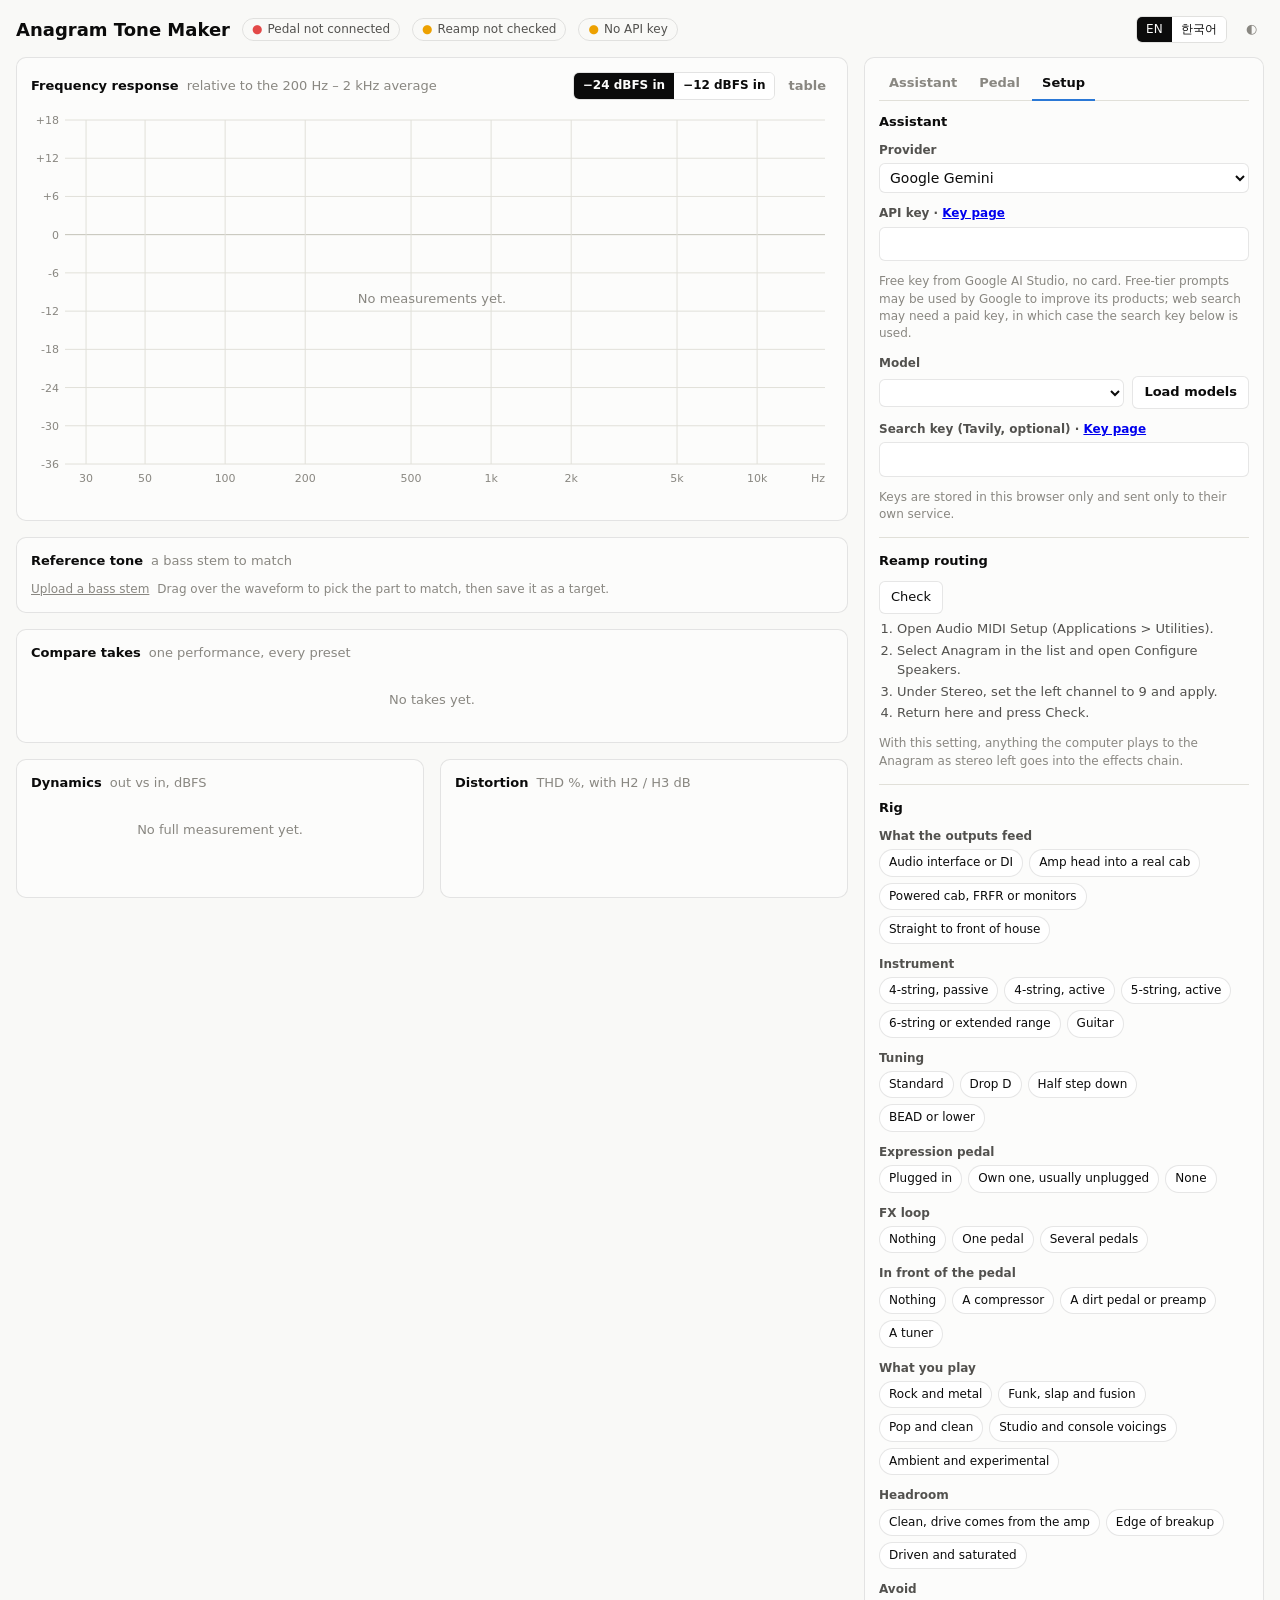
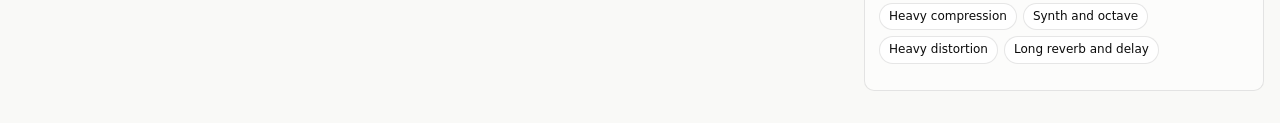
==== web/index.html @ d84b11d5 "Add a browser app that runs the tone maker without Python or an agent web/index.html opens from file" ====
<!doctype html>
<html lang="en">
<head>
<meta charset="utf-8">
<meta name="viewport" content="width=device-width, initial-scale=1">
<title>Anagram Tone Maker</title>
<link rel="stylesheet" href="css/app.css">
</head>
<body>
<div class="wrap">
  <header>
    <h1 data-t="title"></h1>
    <span class="pill" id="pedal"></span>
    <span class="pill" id="route"></span>
    <span class="pill" id="aistate"></span>
    <div class="job" id="job"></div>
    <span class="seg" id="lang"><button data-v="en">EN</button><button data-v="ko">한국어</button></span>
    <button class="ghost" id="theme"></button>
  </header>

  <div class="grid">
    <main>
      <section class="card">
        <h2><span data-t="fr"></span> <span class="sub" data-t="frSub"></span>
          <span class="end">
            <span class="seg" id="lvl"><button data-l="0" class="on" data-t="lvl24"></button><button data-l="1" data-t="lvl12"></button></span>
            <button class="ghost" id="tbl" data-t="table"></button>
          </span>
        </h2>
        <div class="chart" id="fr"></div>
        <div id="frtable" hidden></div>
        <div class="chips" id="kinds"></div>
        <div class="legend" id="legend"></div>
      </section>

      <section class="card">
        <h2><span data-t="refTitle"></span> <span class="sub" data-t="refSub"></span></h2>
        <div id="refcard"></div>
      </section>

      <section class="card">
        <h2><span data-t="compare"></span> <span class="sub" data-t="compareSub"></span>
          <span class="end"><select id="group" aria-label="take"></select>
            <button class="ghost" id="delgroup" data-t-title="deleteGroup">✕</button></span>
        </h2>
        <div id="cmp"></div>
      </section>

      <section class="two">
        <div class="card">
          <h2><span data-t="dyn"></span> <span class="sub" data-t="dynSub"></span>
            <span class="end"><select id="focus" aria-label="measurement"></select></span></h2>
          <div class="chart" id="dyn"></div>
          <dl class="facts" id="dyn-facts"></dl>
        </div>
        <div class="card">
          <h2><span data-t="dist"></span> <span class="sub" data-t="distSub"></span></h2>
          <div id="dist"></div>
          <p class="hint" id="dist-note"></p>
        </div>
      </section>
    </main>

    <aside>
      <section class="card fill">
        <div class="tabs" id="tabs">
          <button data-p="assistant" class="on" data-t="tabAssistant"></button>
          <button data-p="pedal" data-t="tabPedal"></button>
          <button data-p="setup" data-t="tabSetup"></button>
        </div>

        <div class="pane" data-pane="assistant">
          <div class="chat" id="chat"></div>
          <div class="quick" id="quick"></div>
          <div class="compose">
            <textarea id="say" data-t-ph="sayPh"></textarea>
            <button class="primary" id="send" data-t="send"></button>
          </div>
          <div class="row" style="margin-top:6px"><button class="ghost" id="newchat" data-t="newChat"></button></div>
        </div>

        <div class="pane" data-pane="pedal" hidden>
          <div class="row"><button class="primary" id="connect" data-t="connect"></button><span class="hint" id="fw"></span></div>
          <div class="row" style="margin-top:8px"><button id="readblocks" data-t="readBlocks"></button><span class="hint" id="ublocks"></span></div>
          <hr class="sep">
          <h2><span data-t="measure"></span></h2>
          <div class="row"><input id="mlabel" data-t-ph="labelPh" style="flex:1">
            <button class="primary" id="mquick" data-t="quick"></button><button id="mfull" data-t="full"></button></div>
          <p class="hint" data-t="measureHint"></p>
          <hr class="sep">
          <h2><span data-t="record"></span></h2>
          <div class="row"><input id="tlabel" data-t-ph="labelPh" style="flex:1">
            <input class="secs" id="secs" type="number" min="2" max="120" value="20"> <span data-t="secs"></span></div>
          <div class="row" style="margin-top:8px">
            <button class="rec" id="recwet" data-t="recWet"></button>
            <button id="recdry" data-t="recDry" data-t-title="recDryTip"></button>
            <label class="hint" style="cursor:pointer"><input type="file" id="upload" accept=".wav,audio/wav" hidden><u data-t="uploadDi"></u></label>
          </div>
          <div class="meter" aria-hidden="true"><i id="mrms"></i><b id="mpeak"></b></div>
          <div class="hint" id="meterval"></div>
          <hr class="sep">
          <h2><span data-t="presets"></span> <span class="end"><button class="ghost" id="loadpresets" data-t="refresh"></button></span></h2>
          <div class="presets" id="presets"></div>
        </div>

        <div class="pane" data-pane="setup" hidden>
          <h2 data-t="aiSection"></h2>
          <label class="field"><span data-t="provider"></span><select id="provider"></select></label>
          <label class="field"><span><span data-t="apiKey"></span> · <a id="keyurl" target="_blank" rel="noopener" data-t="getKey"></a></span>
            <input id="apikey" type="password" autocomplete="off" spellcheck="false"></label>
          <p class="hint" id="keyhint"></p>
          <label class="field"><span data-t="model"></span>
            <span class="row"><select id="model" style="flex:1"></select><button id="loadmodels" data-t="loadModels"></button></span></label>
          <label class="field"><span><span data-t="searchKey"></span> · <a href="https://app.tavily.com" target="_blank" rel="noopener" data-t="getKey"></a></span>
            <input id="searchkey" type="password" autocomplete="off" spellcheck="false"></label>
          <p class="hint" data-t="keyNote"></p>
          <hr class="sep">
          <h2 data-t="audioSection"></h2>
          <div class="row"><button id="checkroute" data-t="check"></button><span class="hint" id="routemsg"></span></div>
          <ol class="steps" id="routesteps"></ol>
          <p class="hint" data-t="routeNote"></p>
          <hr class="sep">
          <h2 data-t="rigSection"></h2>
          <div id="rigform"></div>
        </div>
      </section>
    </aside>
  </div>
</div>

<dialog id="dlg"><h3 id="dlgtitle"></h3><p id="dlgtext"></p>
  <div class="row"><button id="dlgno" data-t="cancel"></button><button class="primary" id="dlgyes" data-t="save"></button></div></dialog>

<script src="data/blocks-factory.js"></script>
<script src="data/knowledge.js"></script>
<script src="js/i18n.js"></script>
<script src="js/dsp.js"></script>
<script src="js/device.js"></script>
<script src="js/blocks.js"></script>
<script src="js/store.js"></script>
<script src="js/rig.js"></script>
<script src="js/ai.js"></script>
<script src="js/prompt.js"></script>
<script src="js/tools.js"></script>
<script src="js/charts.js"></script>
<script src="js/match.js"></script>
<script src="js/reference.js"></script>
<script src="js/app.js"></script>
</body>
</html>
---- web/css/app.css ----
:root {
  color-scheme: light;
  --page: #f9f9f7;
  --surface: #fcfcfb;
  --raised: #ffffff;
  --ink: #0b0b0b;
  --ink-2: #52514e;
  --muted: #898781;
  --grid: #e1e0d9;
  --axis: #c3c2b7;
  --border: rgba(11,11,11,0.10);
  --accent: #2a78d6;
  --accent-soft: #e8f1fc;
  --danger: #e34948;
  --good: #006300;
  --s1: #2a78d6; --s2: #eb6834; --s3: #1baf7a; --s4: #eda100;
  --bubble-user: #e8f1fc;
  --bubble-claude: #f1f0ec;
  --wave: #c3c2b7;
}
@media (prefers-color-scheme: dark) {
  :root:where(:not([data-theme="light"])) {
    color-scheme: dark;
    --page: #0d0d0d; --surface: #1a1a19; --raised: #222221;
    --ink: #ffffff; --ink-2: #c3c2b7; --muted: #898781;
    --grid: #2c2c2a; --axis: #383835; --border: rgba(255,255,255,0.10);
    --accent: #3987e5; --accent-soft: #1c3350; --danger: #e66767; --good: #0ca30c;
    --s1: #3987e5; --s2: #d95926; --s3: #199e70; --s4: #c98500;
    --bubble-user: #1c3350; --bubble-claude: #2a2a28; --wave: #4a4a46;
  }
}
:root[data-theme="dark"] {
  color-scheme: dark;
  --page: #0d0d0d; --surface: #1a1a19; --raised: #222221;
  --ink: #ffffff; --ink-2: #c3c2b7; --muted: #898781;
  --grid: #2c2c2a; --axis: #383835; --border: rgba(255,255,255,0.10);
  --accent: #3987e5; --accent-soft: #1c3350; --danger: #e66767; --good: #0ca30c;
  --s1: #3987e5; --s2: #d95926; --s3: #199e70; --s4: #c98500;
  --bubble-user: #1c3350; --bubble-claude: #2a2a28; --wave: #4a4a46;
}
* { box-sizing: border-box; }
body { margin: 0; background: var(--page); color: var(--ink);
  font: 14px/1.45 system-ui, -apple-system, "Segoe UI", "Apple SD Gothic Neo", "Malgun Gothic", sans-serif; }
.wrap { max-width: 1400px; margin: 0 auto; padding: 16px; }
header { display: flex; align-items: center; gap: 12px; flex-wrap: wrap; margin-bottom: 14px; }
header h1 { font-size: 18px; margin: 0; font-weight: 650; }
.pill { font-size: 12px; padding: 2px 9px; border-radius: 99px; border: 1px solid var(--border); color: var(--ink-2); white-space: nowrap; }
.pill.ok::before, .pill.bad::before { content: "●"; margin-right: 5px; }
.pill.ok::before { color: var(--good); } .pill.bad::before { color: var(--danger); }
.job { flex: 1; min-width: 200px; display: flex; align-items: center; gap: 10px; color: var(--ink-2); font-size: 13px; }
.bar { flex: 1; height: 4px; background: var(--grid); border-radius: 2px; overflow: hidden; max-width: 260px; }
.bar > i { display: block; height: 100%; background: var(--accent); width: 0; transition: width .25s; }
.grid { display: grid; grid-template-columns: minmax(0, 1fr) 360px; gap: 16px; align-items: start; }
.grid > *, .two > * { min-width: 0; }
aside { position: sticky; top: 16px; }
.scroll { overflow-x: auto; }
@media (max-width: 980px) { .grid { grid-template-columns: minmax(0, 1fr); } aside { position: static; } }
.card { background: var(--surface); border: 1px solid var(--border); border-radius: 10px; padding: 14px; margin-bottom: 16px; min-width: 0; }
.card h2 { font-size: 13px; margin: 0 0 10px; font-weight: 650; display: flex; align-items: center; gap: 8px; flex-wrap: wrap; }
.card h2 .sub { font-weight: 400; color: var(--muted); }
.card h2 .end { margin-left: auto; display: flex; gap: 6px; align-items: center; flex-wrap: wrap; }
.row { display: flex; gap: 8px; align-items: center; flex-wrap: wrap; }
input, textarea, select { font: inherit; color: var(--ink); background: var(--raised); border: 1px solid var(--border);
  border-radius: 6px; padding: 6px 8px; min-width: 0; max-width: 100%; }
select { padding: 5px 6px; }
input.slot { width: 68px; text-transform: uppercase; }
input.secs { width: 60px; }
button { font: inherit; font-size: 13px; border: 1px solid var(--border); background: var(--raised); color: var(--ink);
  border-radius: 6px; padding: 6px 11px; cursor: pointer; white-space: nowrap; }
button.primary { background: var(--accent); color: #fff; border-color: transparent; }
button.rec { background: var(--danger); color: #fff; border-color: transparent; }
button:disabled { opacity: .45; cursor: default; }
button.ghost { border-color: transparent; background: transparent; color: var(--muted); padding: 2px 6px; }
button.ghost:hover { color: var(--ink); }
.seg { display: inline-flex; border: 1px solid var(--border); border-radius: 6px; overflow: hidden; flex: none; }
.seg button { border: 0; border-radius: 0; padding: 4px 9px; font-size: 12px; }
.seg button.on { background: var(--ink); color: var(--surface); }
.tabs { display: flex; gap: 2px; border-bottom: 1px solid var(--grid); margin: -4px 0 12px; }
.tabs button { border: 0; background: none; border-radius: 0; padding: 6px 10px; color: var(--muted); border-bottom: 2px solid transparent; margin-bottom: -1px; font-weight: 600; }
.tabs button.on { color: var(--ink); border-bottom-color: var(--accent); }
.chart { position: relative; width: 100%; }
.chart svg { display: block; width: 100%; height: auto; overflow: visible; }
.tip { position: absolute; pointer-events: none; background: var(--raised); border: 1px solid var(--border);
  border-radius: 6px; padding: 6px 9px; font-size: 12px; box-shadow: 0 4px 14px rgba(0,0,0,.12); white-space: nowrap; z-index: 2; }
.tip b { font-variant-numeric: tabular-nums; }
.chips { display: flex; gap: 4px; flex-wrap: wrap; margin-top: 10px; }
.chips button { font-size: 12px; padding: 2px 9px; border-radius: 99px; }
.chips button.on { background: var(--ink); color: var(--surface); border-color: transparent; }
.legend { display: flex; flex-direction: column; gap: 1px; margin-top: 6px; max-height: 196px; overflow: auto; }
.legend label { display: flex; align-items: center; gap: 8px; font-size: 13px; padding: 3px 4px; border-radius: 5px; cursor: pointer; min-width: 0; }
.legend label:hover { background: var(--page); }
.legend .name { overflow: hidden; text-overflow: ellipsis; white-space: nowrap; min-width: 0; }
.legend .sw { width: 18px; height: 0; border-top: 2px solid var(--muted); flex: none; }
.legend .sw.dash { border-top-style: dashed; } .legend .sw.dot { border-top-style: dotted; }
.legend .meta { color: var(--muted); font-size: 12px; margin-left: auto; white-space: nowrap; }
.legend .x { visibility: hidden; }
.legend label:hover .x { visibility: visible; }
@media (max-width: 560px) { .legend .meta { display: none; } .legend .x { visibility: visible; } }
.legend input { margin: 0; }
.two { display: grid; grid-template-columns: minmax(0, 1fr) minmax(0, 1fr); gap: 16px; }
@media (max-width: 720px) { .two { grid-template-columns: minmax(0, 1fr); } }
table { border-collapse: collapse; width: 100%; font-size: 12px; font-variant-numeric: tabular-nums; }
th, td { padding: 4px 6px; text-align: right; border-bottom: 1px solid var(--grid); }
th:first-child, td:first-child { text-align: left; color: var(--ink-2); }
th { color: var(--muted); font-weight: 500; }
td.lv { white-space: nowrap; }
.facts { display: grid; grid-template-columns: auto 1fr; gap: 3px 12px; font-size: 13px; }
.facts dt { color: var(--muted); } .facts dd { margin: 0; font-variant-numeric: tabular-nums; }
.meter { height: 10px; background: var(--grid); border-radius: 3px; position: relative; overflow: hidden; margin: 8px 0 2px; }
.meter i { position: absolute; left: 0; top: 0; bottom: 0; background: var(--s3); width: 0; transition: width .08s; }
.meter b { position: absolute; top: 0; bottom: 0; width: 2px; background: var(--ink); left: 0; }
.hint { color: var(--muted); font-size: 12px; }
.empty { color: var(--muted); font-size: 13px; padding: 18px 0; text-align: center; }

/* compare takes */
.player { display: flex; align-items: center; gap: 10px; margin: 4px 0 8px; }
.play { width: 38px; height: 38px; border-radius: 50%; padding: 0; flex: none; display: grid; place-items: center;
  background: var(--accent); color: #fff; border-color: transparent; font-size: 14px; }
.wave { position: relative; flex: 1; height: 48px; cursor: pointer; min-width: 0; }
.wave canvas { display: block; width: 100%; height: 100%; }
.wave .head { position: absolute; top: 0; bottom: 0; width: 2px; background: var(--ink); left: 0; pointer-events: none; }
.clock { font-size: 12px; color: var(--ink-2); font-variant-numeric: tabular-nums; flex: none; min-width: 76px; text-align: right; }
.variants { max-height: 320px; overflow: auto; border-top: 1px solid var(--grid); }
.var { display: grid; grid-template-columns: 22px minmax(0, 1fr) repeat(4, 64px) 26px 26px; gap: 6px; align-items: center;
  padding: 6px 4px; border-bottom: 1px solid var(--grid); cursor: pointer; font-size: 13px; }
.var.head { cursor: default; font-size: 11px; color: var(--muted); position: sticky; top: 0; background: var(--surface); z-index: 1; }
.var:not(.head):hover { background: var(--page); }
.var.on { background: var(--accent-soft); }
.var .k { font-size: 11px; color: var(--muted); text-align: center; border: 1px solid var(--border); border-radius: 4px; line-height: 18px; }
.var.on .k { background: var(--accent); color: #fff; border-color: transparent; }
.var .nm { overflow: hidden; text-overflow: ellipsis; white-space: nowrap; }
.var .nm small { color: var(--muted); margin-left: 6px; }
.var .n { text-align: right; font-variant-numeric: tabular-nums; font-size: 12px; color: var(--ink-2); }
.var input { margin: 0 auto; display: block; }
@media (max-width: 640px) {
  .var { grid-template-columns: 22px minmax(0, 1fr) 26px 26px; }
  .var .n { display: none; }
  .var .sum { grid-column: 2 / -1; font-size: 11px; color: var(--muted); }
}
@media (min-width: 641px) { .var .sum { display: none; } }

.chat { display: flex; flex-direction: column; gap: 6px; max-height: 340px; overflow: auto; padding: 2px; }
.msg { max-width: 88%; padding: 7px 10px; border-radius: 10px; font-size: 13px; white-space: pre-wrap; word-break: break-word; }
.msg.user { align-self: flex-end; background: var(--bubble-user); }
.msg.claude { align-self: flex-start; background: var(--bubble-claude); }
.msg.system { align-self: center; color: var(--muted); font-size: 12px; background: transparent; padding: 2px; text-align: center; }
.msg .who { display: block; font-size: 11px; color: var(--muted); margin-bottom: 2px; }
.compose { display: flex; gap: 6px; margin-top: 8px; }
.compose textarea { flex: 1; resize: vertical; min-height: 38px; }
kbd { font: 11px ui-monospace, monospace; border: 1px solid var(--border); border-radius: 3px; padding: 0 4px; }

/* ---------- web app additions ---------- */
.grid { grid-template-columns: minmax(0, 1fr) 400px; }
aside .card.fill { display: flex; flex-direction: column; }
.pane[hidden] { display: none !important; }
.status { display: flex; gap: 8px; align-items: center; flex-wrap: wrap; }
.pill button { margin-left: 6px; }
.pill.warn::before { content: "●"; margin-right: 5px; color: var(--s4); }
.chat { max-height: none; height: min(52vh, 520px); }
.msg.tool { align-self: flex-start; color: var(--muted); font-size: 12px; background: transparent; padding: 1px 2px; white-space: normal; }
.msg.tool code { font-size: 11px; }
.msg.error { align-self: center; color: var(--danger); background: transparent; font-size: 12px; }
.ask { display: flex; flex-wrap: wrap; gap: 6px; margin-top: 6px; }
.ask button.on { background: var(--accent); color: #fff; border-color: transparent; }
.quick { display: flex; flex-wrap: wrap; gap: 6px; margin-top: 8px; }
.quick button { font-size: 12px; padding: 4px 9px; border-radius: 99px; }
.field { display: grid; gap: 4px; margin-bottom: 12px; }
.field > span { font-size: 12px; color: var(--ink-2); font-weight: 600; }
.field select, .field input { width: 100%; }
.opts { display: flex; flex-wrap: wrap; gap: 6px; }
.opts button { font-size: 12px; padding: 4px 9px; border-radius: 99px; }
.opts button.on { background: var(--ink); color: var(--surface); border-color: transparent; }
.presets { max-height: 300px; overflow: auto; border-top: 1px solid var(--grid); margin-top: 8px; }
.preset { display: grid; grid-template-columns: 44px minmax(0, 1fr) auto; gap: 8px; align-items: center; padding: 5px 2px; border-bottom: 1px solid var(--grid); font-size: 13px; }
.preset .sl { font-variant-numeric: tabular-nums; color: var(--muted); font-size: 12px; }
.preset .nm { overflow: hidden; text-overflow: ellipsis; white-space: nowrap; }
.preset .act { display: flex; gap: 4px; }
.preset .act button { font-size: 12px; padding: 3px 8px; }
.sep { border: 0; border-top: 1px solid var(--grid); margin: 14px 0; }
.steps { margin: 6px 0 0; padding-left: 18px; font-size: 13px; color: var(--ink-2); }
.steps li { margin: 3px 0; }
dialog { border: 1px solid var(--border); border-radius: 10px; background: var(--surface); color: var(--ink); padding: 18px; max-width: 420px; width: calc(100% - 32px); }
dialog::backdrop { background: rgba(0, 0, 0, .35); }
dialog h3 { margin: 0 0 8px; font-size: 15px; }
dialog p { margin: 0 0 14px; font-size: 13px; color: var(--ink-2); }
dialog .row { justify-content: flex-end; }
.ok-text { color: var(--good); } .bad-text { color: var(--danger); }
@media (max-width: 980px) { .chat { height: 50vh; } }
@media (max-width: 980px) { .grid { grid-template-columns: minmax(0, 1fr); } aside { position: static; order: -1; } }
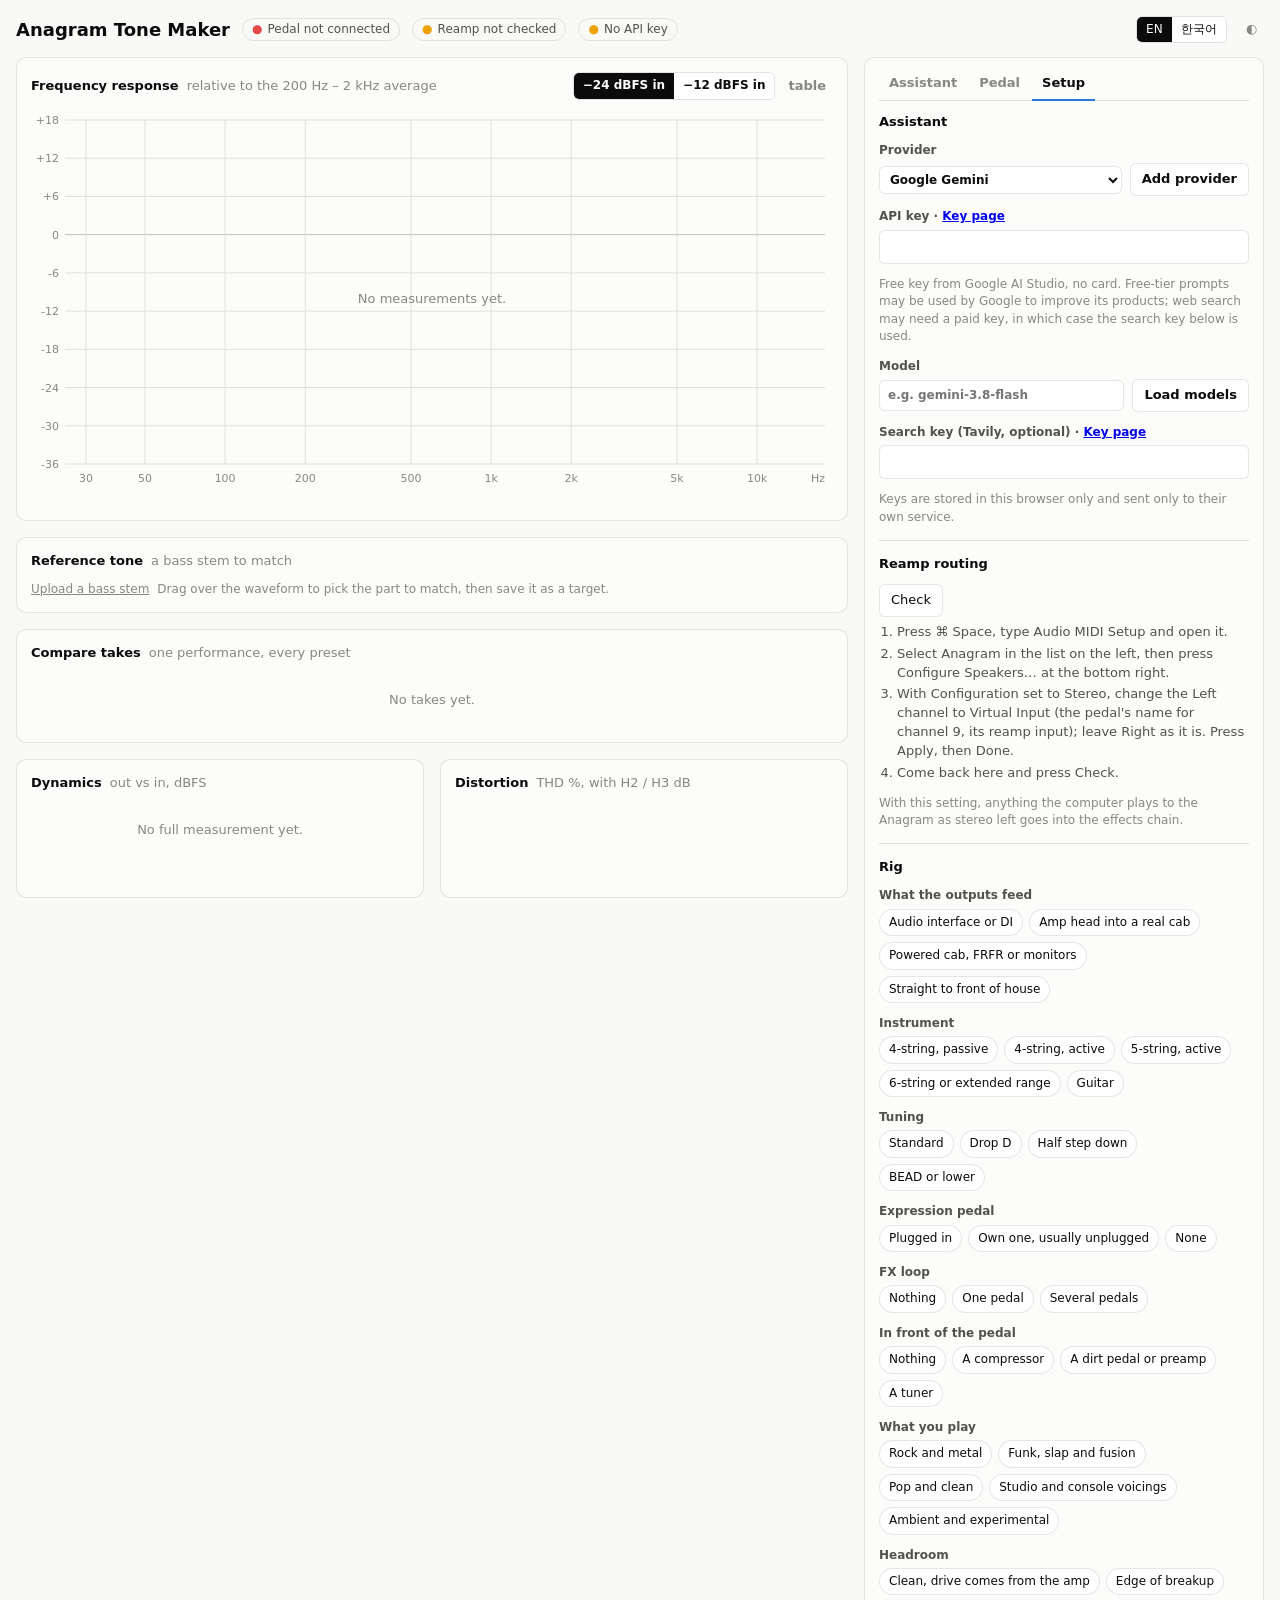
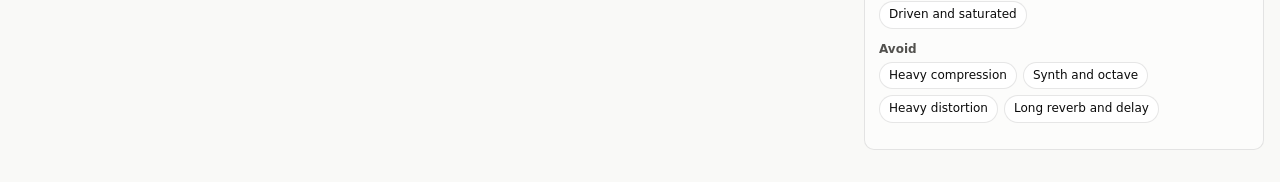
==== commit fe88040d: "Web app: Qwen Cloud, custom endpoints, and a copy/paste path for any chat assistant - Providers: Qwe" ====
--- a/web/index.html
+++ b/web/index.html
@@ -10,9 +10,9 @@
 <div class="wrap">
   <header>
     <h1 data-t="title"></h1>
-    <span class="pill" id="pedal"></span>
-    <span class="pill" id="route"></span>
-    <span class="pill" id="aistate"></span>
+    <button class="pill" id="pedal"></button>
+    <button class="pill" id="route"></button>
+    <button class="pill" id="aistate"></button>
     <div class="job" id="job"></div>
     <span class="seg" id="lang"><button data-v="en">EN</button><button data-v="ko">한국어</button></span>
     <button class="ghost" id="theme"></button>
@@ -101,16 +101,35 @@
           <hr class="sep">
           <h2><span data-t="presets"></span> <span class="end"><button class="ghost" id="loadpresets" data-t="refresh"></button></span></h2>
           <div class="presets" id="presets"></div>
+          <hr class="sep">
+          <h2><span data-t="pasteTitle"></span></h2>
+          <textarea id="pastejson" rows="4" data-t-ph="pastePh" spellcheck="false" style="width:100%"></textarea>
+          <div class="row" style="margin-top:8px"><input class="secs" id="pasteslot" placeholder="17A" autocomplete="off">
+            <button id="pasteaud" data-t="audition"></button><button class="primary" id="pastesave" data-t="save"></button>
+            <button id="copyresult" data-t="copyResult" data-t-title="copyResultTip"></button></div>
+          <p class="hint" id="pastemsg"></p>
         </div>
 
         <div class="pane" data-pane="setup" hidden>
           <h2 data-t="aiSection"></h2>
-          <label class="field"><span data-t="provider"></span><select id="provider"></select></label>
-          <label class="field"><span><span data-t="apiKey"></span> · <a id="keyurl" target="_blank" rel="noopener" data-t="getKey"></a></span>
+          <label class="field"><span data-t="provider"></span>
+            <span class="row"><select id="provider" style="flex:1"></select><button id="addprov" data-t="addProvider"></button>
+              <button class="ghost sq" id="delprov" data-t-title="deleteProvider">✕</button></span></label>
+          <div id="provform" hidden>
+            <label class="field"><span data-t="provName"></span><input id="pname" data-t-ph="provNamePh" spellcheck="false"></label>
+            <label class="field"><span data-t="apiFormat"></span><select id="pformat">
+              <option value="openai-chat" data-t="fmtOpenai"></option><option value="anthropic" data-t="fmtAnthropic"></option></select></label>
+            <label class="field"><span data-t="baseUrl"></span><input id="purl" data-t-ph="baseUrlPh" spellcheck="false"></label>
+            <div class="row"><button class="primary" id="psave" data-t="register"></button><button id="pcancel" data-t="cancel"></button></div>
+            <hr class="sep">
+          </div>
+          <label class="field" id="basefield"><span data-t="baseUrl"></span><input id="baseurl" spellcheck="false"></label>
+          <label class="field"><span><span data-t="apiKey"></span><span id="keylink"> · <a id="keyurl" target="_blank" rel="noopener" data-t="getKey"></a></span></span>
             <input id="apikey" type="password" autocomplete="off" spellcheck="false"></label>
           <p class="hint" id="keyhint"></p>
           <label class="field"><span data-t="model"></span>
-            <span class="row"><select id="model" style="flex:1"></select><button id="loadmodels" data-t="loadModels"></button></span></label>
+            <span class="row"><input id="model" list="models" style="flex:1" spellcheck="false" autocomplete="off"><datalist id="models"></datalist>
+              <button id="loadmodels" data-t="loadModels"></button></span></label>
           <label class="field"><span><span data-t="searchKey"></span> · <a href="https://app.tavily.com" target="_blank" rel="noopener" data-t="getKey"></a></span>
             <input id="searchkey" type="password" autocomplete="off" spellcheck="false"></label>
           <p class="hint" data-t="keyNote"></p>
--- a/web/css/app.css
+++ b/web/css/app.css
@@ -187,3 +187,9 @@
 .ok-text { color: var(--good); } .bad-text { color: var(--danger); }
 @media (max-width: 980px) { .chat { height: 50vh; } }
 @media (max-width: 980px) { .grid { grid-template-columns: minmax(0, 1fr); } aside { position: static; order: -1; } }
+button.pill { background: transparent; cursor: pointer; font-size: 12px; padding: 2px 9px; }
+button.pill:hover { border-color: var(--axis); color: var(--ink); }
+.ask button { white-space: normal; text-align: left; max-width: 100%; }
+.msg { min-width: 0; }
+button.sq { width: 30px; height: 30px; padding: 0; flex: none; }
+[hidden] { display: none !important; }
